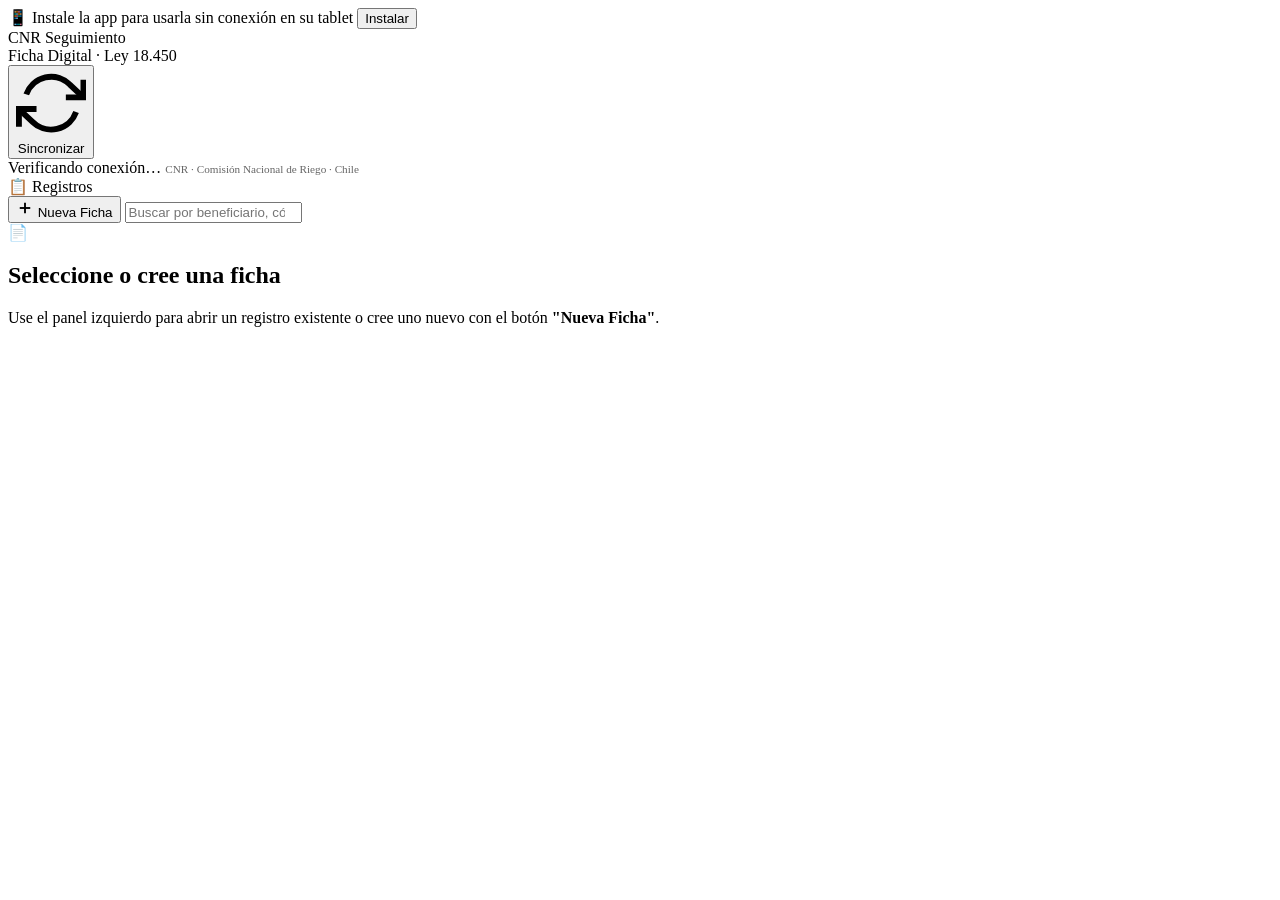
==== index.html @ 197a008a "Archivos raiz" ====
<!DOCTYPE html>
<html lang="es">
<head>
  <meta charset="UTF-8">
  <meta name="viewport" content="width=device-width, initial-scale=1.0, maximum-scale=1.0, user-scalable=no">
  <meta name="theme-color" content="#0057A8">
  <meta name="mobile-web-app-capable" content="yes">
  <meta name="apple-mobile-web-app-capable" content="yes">
  <meta name="apple-mobile-web-app-status-bar-style" content="black-translucent">
  <meta name="apple-mobile-web-app-title" content="CNR Seguimiento">
  <meta name="description" content="Ficha digital de seguimiento de proyectos de riego CNR Ley 18.450">

  <title>CNR Seguimiento — Ficha Digital</title>

  <link rel="manifest" href="manifest.json">
  <link rel="icon" type="image/png" sizes="192x192" href="icons/icon-192.png">
  <link rel="apple-touch-icon" href="icons/icon-192.png">
  <link rel="stylesheet" href="css/styles.css">
</head>
<body>

<!-- ── Banner de instalación PWA ──────────────────────── -->
<div id="install-banner" class="install-banner">
  <span>📱 Instale la app para usarla sin conexión en su tablet</span>
  <button id="install-btn">Instalar</button>
</div>

<!-- ── Header ─────────────────────────────────────────── -->
<header class="app-header">
  <div>
    <div class="logo-text">CNR Seguimiento</div>
    <div class="logo-sub">Ficha Digital · Ley 18.450</div>
  </div>
  <div class="header-spacer"></div>
  <button id="sync-btn" class="sync-btn" title="Sincronizar con Google Drive">
    <svg viewBox="0 0 24 24" fill="none" stroke="currentColor" stroke-width="2">
      <path d="M23 4v6h-6M1 20v-6h6"/>
      <path d="M3.51 9a9 9 0 0114.85-3.36L23 10M1 14l4.64 4.36A9 9 0 0020.49 15"/>
    </svg>
    Sincronizar
  </button>
</header>

<!-- ── Status bar ─────────────────────────────────────── -->
<div class="status-bar">
  <span id="status-dot" class="status-dot"></span>
  <span id="status-text">Verificando conexión…</span>
  <span style="margin-left:auto;opacity:.6;font-size:.7rem;">
    CNR · Comisión Nacional de Riego · Chile
  </span>
</div>

<!-- ── Layout principal ───────────────────────────────── -->
<div class="main-layout">

  <!-- Sidebar lista de registros -->
  <aside class="records-sidebar" id="records-sidebar">
    <div class="sidebar-header">
      <div class="sidebar-title">📋 Registros</div>
      <button class="new-record-btn" id="new-record-btn">
        <svg width="18" height="18" viewBox="0 0 24 24" fill="none" stroke="currentColor" stroke-width="2.5">
          <line x1="12" y1="5" x2="12" y2="19"/><line x1="5" y1="12" x2="19" y2="12"/>
        </svg>
        Nueva Ficha
      </button>
      <input
        type="search"
        id="search-input"
        class="search-input"
        placeholder="Buscar por beneficiario, código…"
        autocomplete="off"
      >
    </div>
    <div class="records-list" id="records-list">
      <!-- Registros generados por JS -->
    </div>
  </aside>

  <!-- Área del formulario -->
  <div class="form-area" id="form-area">

    <!-- Estado: sin registro seleccionado -->
    <div id="no-record-msg" class="no-record-selected">
      <div class="big-icon">📄</div>
      <h2>Seleccione o cree una ficha</h2>
      <p>Use el panel izquierdo para abrir un registro existente o cree uno nuevo con el botón <strong>"Nueva Ficha"</strong>.</p>
    </div>

    <!-- Wrapper del formulario (oculto hasta seleccionar registro) -->
    <div id="form-wrapper" style="display:none; flex-direction:column; gap:24px; flex:1;">

      <!-- ════════════════════════════════════════════════
           SECCIÓN 1: IDENTIFICACIÓN DEL PROYECTO
           ════════════════════════════════════════════════ -->
      <div class="form-section">
        <div class="section-header">
          <span class="section-icon">🗂️</span>
          <h2>Identificación del Proyecto</h2>
        </div>
        <div class="section-body">
          <div class="field-grid">

            <div class="field-group">
              <label class="field-label" for="f_codigo_proyecto">
                Código Proyecto<span class="required">*</span>
              </label>
              <input
                type="text"
                id="f_codigo_proyecto"
                class="field-input mono"
                placeholder="Ej: 08-2022-16-004"
                autocomplete="off"
              >
            </div>

            <div class="field-group">
              <label class="field-label" for="f_nro_concurso">N° Concurso</label>
              <input
                type="text"
                id="f_nro_concurso"
                class="field-input mono"
                placeholder="Ej: 08-2022"
                autocomplete="off"
              >
            </div>

            <div class="field-group">
              <label class="field-label" for="f_fecha_recepcion">Fecha Recepción Técnica</label>
              <input type="date" id="f_fecha_recepcion" class="field-input">
            </div>

            <div class="field-group">
              <label class="field-label" for="f_fecha_visita">
                Fecha de Visita<span class="required">*</span>
              </label>
              <input type="date" id="f_fecha_visita" class="field-input">
            </div>

            <div class="field-group">
              <label class="field-label" for="f_fecha_pago">Fecha de Pago</label>
              <input type="date" id="f_fecha_pago" class="field-input">
            </div>

            <div class="field-group">
              <label class="field-label" for="f_nro_bono">N° Bono</label>
              <input
                type="text"
                id="f_nro_bono"
                class="field-input mono"
                placeholder="Ej: 37173"
                autocomplete="off"
              >
            </div>

          </div>
        </div>
      </div>

      <!-- ════════════════════════════════════════════════
           SECCIÓN 2: DATOS DEL BENEFICIARIO Y PREDIO
           ════════════════════════════════════════════════ -->
      <div class="form-section">
        <div class="section-header">
          <span class="section-icon">👤</span>
          <h2>Beneficiario y Predio</h2>
        </div>
        <div class="section-body">
          <div class="field-grid cols-1">

            <div class="field-group">
              <label class="field-label" for="f_beneficiario">
                Beneficiario (Razón Social)<span class="required">*</span>
              </label>
              <input
                type="text"
                id="f_beneficiario"
                class="field-input"
                placeholder="Ej: Agrícola Francisco Yavar Marcenaro EIRL"
                autocomplete="off"
              >
            </div>

            <div class="field-group">
              <label class="field-label" for="f_predio">Predio</label>
              <input
                type="text"
                id="f_predio"
                class="field-input"
                placeholder="Ej: Parcela N°1 del Fundo Los Puquios de Talquipen"
                autocomplete="off"
              >
            </div>

            <div class="field-group">
              <label class="field-label" for="f_roles_avaluo">Rol(es) de Avalúo</label>
              <input
                type="text"
                id="f_roles_avaluo"
                class="field-input mono"
                placeholder="Ej: 00099-00082"
                autocomplete="off"
              >
            </div>

          </div>

          <!-- División geográfica -->
          <div class="divider" style="margin:16px 0;"></div>
          <div class="field-grid cols-3">

            <div class="field-group">
              <label class="field-label" for="f_region">Región</label>
              <select id="f_region" class="field-select">
                <option value="">— Seleccione —</option>
                <option value="Arica y Parinacota">Arica y Parinacota</option>
                <option value="Tarapacá">Tarapacá</option>
                <option value="Antofagasta">Antofagasta</option>
                <option value="Atacama">Atacama</option>
                <option value="Coquimbo">Coquimbo</option>
                <option value="Valparaíso">Valparaíso</option>
                <option value="Metropolitana">Metropolitana</option>
                <option value="O'Higgins">O'Higgins</option>
                <option value="Maule">Maule</option>
                <option value="Ñuble">Ñuble</option>
                <option value="Biobío">Biobío</option>
                <option value="La Araucanía">La Araucanía</option>
                <option value="Los Ríos">Los Ríos</option>
                <option value="Los Lagos">Los Lagos</option>
                <option value="Aysén">Aysén</option>
                <option value="Magallanes">Magallanes</option>
              </select>
            </div>

            <div class="field-group">
              <label class="field-label" for="f_provincia">Provincia</label>
              <input
                type="text"
                id="f_provincia"
                class="field-input"
                placeholder="Ej: Punilla"
                autocomplete="off"
              >
            </div>

            <div class="field-group">
              <label class="field-label" for="f_comuna">Comuna</label>
              <input
                type="text"
                id="f_comuna"
                class="field-input"
                placeholder="Ej: Coihueco"
                autocomplete="off"
              >
            </div>

          </div>
        </div>
      </div>

      <!-- ════════════════════════════════════════════════
           SECCIÓN 3: COORDENADAS UTM
           ════════════════════════════════════════════════ -->
      <div class="form-section">
        <div class="section-header">
          <span class="section-icon">📍</span>
          <h2>Coordenadas UTM</h2>
        </div>
        <div class="section-body">
          <div class="utm-grid">

            <div class="field-group">
              <label class="field-label" for="f_utm_este">Este (X)</label>
              <input
                type="number"
                id="f_utm_este"
                class="field-input mono"
                placeholder="Ej: 237065"
                step="0.01"
              >
            </div>

            <div class="field-group">
              <label class="field-label" for="f_utm_norte">Norte (Y)</label>
              <input
                type="number"
                id="f_utm_norte"
                class="field-input mono"
                placeholder="Ej: 5940887"
                step="0.01"
              >
            </div>

            <div class="field-group">
              <label class="field-label" for="f_utm_datum">Datum</label>
              <select id="f_utm_datum" class="field-select">
                <option value="WGS 84">WGS 84</option>
                <option value="PSAD56">PSAD56</option>
              </select>
            </div>

            <div class="field-group">
              <label class="field-label" for="f_utm_huso">Huso</label>
              <select id="f_utm_huso" class="field-select">
                <option value="19">19</option>
                <option value="18">18</option>
              </select>
            </div>

          </div>

          <div style="margin-top:14px; display:flex; gap:12px; align-items:center; flex-wrap:wrap;">
            <button id="gps-btn" class="utm-btn">
              <svg viewBox="0 0 24 24" fill="none" stroke="currentColor" stroke-width="2">
                <circle cx="12" cy="12" r="3"/>
                <path d="M12 2v3m0 14v3M2 12h3m14 0h3"/>
                <path d="M12 5a7 7 0 100 14A7 7 0 0012 5z"/>
              </svg>
              Obtener GPS
            </button>
            <span style="font-size:.78rem;color:var(--gray-500);">
              Captura automática desde GPS del dispositivo (WGS84 → UTM Zona 19)
            </span>
          </div>

          <div class="divider" style="margin:16px 0;"></div>
          <div class="field-grid">
            <div class="field-group">
              <label class="field-label" for="f_uso">Uso</label>
              <input
                type="text"
                id="f_uso"
                class="field-input"
                placeholder="Ej: 19"
                autocomplete="off"
              >
            </div>
          </div>
        </div>
      </div>

      <!-- ════════════════════════════════════════════════
           SECCIÓN 4: CULTIVOS
           ════════════════════════════════════════════════ -->
      <div class="form-section">
        <div class="section-header">
          <span class="section-icon">🌱</span>
          <h2>Cultivos</h2>
        </div>
        <div class="section-body">
          <div class="field-grid">
            <div class="field-group">
              <label class="field-label" for="f_cultivo_inicial">Cultivo Inicial</label>
              <input
                type="text"
                id="f_cultivo_inicial"
                class="field-input"
                placeholder="Ej: Frambuesa"
                autocomplete="off"
              >
            </div>
            <div class="field-group">
              <label class="field-label" for="f_cultivo_actual">Cultivo Actual</label>
              <input
                type="text"
                id="f_cultivo_actual"
                class="field-input"
                placeholder="Ej: Frambuesa"
                autocomplete="off"
              >
            </div>
          </div>
        </div>
      </div>

      <!-- ════════════════════════════════════════════════
           SECCIÓN 5: ANTECEDENTES
           ════════════════════════════════════════════════ -->
      <div class="form-section">
        <div class="section-header">
          <span class="section-icon">📝</span>
          <h2>Antecedentes</h2>
        </div>
        <div class="section-body">
          <div class="dynamic-list" id="antecedentes-list">
            <!-- Ítems generados por JS -->
          </div>
          <div style="margin-top:12px;">
            <button id="add-antecedente" class="add-item-btn">
              + Agregar antecedente
            </button>
          </div>
        </div>
      </div>

      <!-- ════════════════════════════════════════════════
           SECCIÓN 6: OBSERVACIONES TÉCNICAS
           ════════════════════════════════════════════════ -->
      <div class="form-section">
        <div class="section-header">
          <span class="section-icon">🔧</span>
          <h2>Observaciones Técnicas</h2>
        </div>
        <div class="section-body">
          <div class="field-group">
            <label class="field-label" for="f_observaciones_tecnicas">
              Descripción de la inspección técnica
            </label>
            <textarea
              id="f_observaciones_tecnicas"
              class="field-textarea"
              rows="5"
              placeholder="Describa el resultado de la inspección de inventario y equipos de riego…"
            ></textarea>
          </div>
        </div>
      </div>

      <!-- ════════════════════════════════════════════════
           SECCIÓN 7: TIEMPO DE FUNCIONAMIENTO + OBSERVACIONES GENERALES
           ════════════════════════════════════════════════ -->
      <div class="form-section">
        <div class="section-header">
          <span class="section-icon">⏱️</span>
          <h2>Estado General</h2>
        </div>
        <div class="section-body">

          <div class="field-group" style="margin-bottom:24px;">
            <label class="field-label">Tiempo de Funcionamiento de Obra</label>
            <div class="tiempo-row">
              <input
                type="number"
                id="f_tiempo_funcionamiento"
                class="field-input tiempo-input"
                min="0"
                max="99"
                step="1"
                placeholder="0"
              >
              <span class="tiempo-unit">años</span>
            </div>
          </div>

          <div class="field-group">
            <label class="field-label">Observaciones Generales</label>
            <div class="dynamic-list" id="obs-generales-list">
              <!-- Ítems generados por JS -->
            </div>
            <div style="margin-top:12px;">
              <button id="add-obs-general" class="add-item-btn">
                + Agregar observación
              </button>
            </div>
          </div>

        </div>
      </div>

      <!-- ════════════════════════════════════════════════
           SECCIÓN 8: CUMPLE CON EL OBJETIVO
           ════════════════════════════════════════════════ -->
      <div class="form-section">
        <div class="section-header">
          <span class="section-icon">✅</span>
          <h2>Cumple con el Objetivo</h2>
        </div>
        <div class="section-body">
          <div class="cumple-group">
            <label class="cumple-option si-opt">
              <input type="radio" name="cumple_objetivo" value="SI">
              <div class="opt-icon">✅</div>
              <div class="opt-label">SÍ</div>
            </label>
            <label class="cumple-option no-opt">
              <input type="radio" name="cumple_objetivo" value="NO">
              <div class="opt-icon">❌</div>
              <div class="opt-label">NO</div>
            </label>
          </div>
        </div>
      </div>

      <!-- ════════════════════════════════════════════════
           SECCIÓN 9: FOTOS
           ════════════════════════════════════════════════ -->
      <div class="form-section">
        <div class="section-header">
          <span class="section-icon">📷</span>
          <h2>Registro Fotográfico</h2>
        </div>
        <div class="section-body photos-section">

          <div class="photo-actions">
            <button id="camera-btn" class="photo-btn camera">
              <svg viewBox="0 0 24 24" fill="none" stroke="currentColor" stroke-width="2">
                <path d="M23 19a2 2 0 01-2 2H3a2 2 0 01-2-2V8a2 2 0 012-2h4l2-3h6l2 3h4a2 2 0 012 2z"/>
                <circle cx="12" cy="13" r="4"/>
              </svg>
              Tomar Foto
            </button>
            <button id="gallery-btn" class="photo-btn gallery">
              <svg viewBox="0 0 24 24" fill="none" stroke="currentColor" stroke-width="2">
                <rect x="3" y="3" width="18" height="18" rx="2" ry="2"/>
                <circle cx="8.5" cy="8.5" r="1.5"/>
                <polyline points="21 15 16 10 5 21"/>
              </svg>
              Agregar desde Galería
            </button>
          </div>

          <div class="photo-limit" id="photo-counter">0 / 5 fotos</div>

          <div class="photos-grid" id="photos-grid">
            <!-- Thumbnails generados por JS -->
          </div>

          <div style="font-size:.78rem;color:var(--gray-500);margin-top:8px;line-height:1.6;">
            💡 Las fotos se comprimen automáticamente (~300 KB c/u) y se sincronizan a Google Drive
            en carpetas organizadas por código de proyecto.
          </div>
        </div>
      </div>

      <!-- Espaciado inferior -->
      <div style="height:20px;"></div>

    </div><!-- /form-wrapper -->
  </div><!-- /form-area -->
</div><!-- /main-layout -->

<!-- ── Barra de acciones (guardar / exportar) ─────────── -->
<div class="action-bar" id="action-bar" style="display:none;">
  <span class="record-id-display" id="record-id-display"></span>

  <button id="export-json-btn" class="action-btn secondary" title="Exportar como JSON">
    <svg viewBox="0 0 24 24" fill="none" stroke="currentColor" stroke-width="2">
      <path d="M14 2H6a2 2 0 00-2 2v16a2 2 0 002 2h12a2 2 0 002-2V8z"/>
      <polyline points="14 2 14 8 20 8"/>
    </svg>
    JSON
  </button>

  <button id="export-csv-btn" class="action-btn secondary" title="Exportar como CSV (para Access)">
    <svg viewBox="0 0 24 24" fill="none" stroke="currentColor" stroke-width="2">
      <path d="M14 2H6a2 2 0 00-2 2v16a2 2 0 002 2h12a2 2 0 002-2V8z"/>
      <polyline points="14 2 14 8 20 8"/>
      <line x1="8" y1="13" x2="16" y2="13"/>
      <line x1="8" y1="17" x2="16" y2="17"/>
    </svg>
    CSV / Access
  </button>

  <button id="save-btn" class="action-btn primary">
    <svg viewBox="0 0 24 24" fill="none" stroke="currentColor" stroke-width="2">
      <path d="M19 21H5a2 2 0 01-2-2V5a2 2 0 012-2h11l5 5v11a2 2 0 01-2 2z"/>
      <polyline points="17 21 17 13 7 13 7 21"/>
      <polyline points="7 3 7 8 15 8"/>
    </svg>
    Guardar Ficha
  </button>
</div>

<!-- ── Toast container ────────────────────────────────── -->
<div id="toast-container" class="toast-container"></div>

<!-- ── Scripts ────────────────────────────────────────── -->
<script src="js/camera.js"></script>
<script src="js/app.js"></script>

<script>
  // Mostrar action bar cuando haya registro activo
  const _origLoad = loadRecordToForm;
  document.addEventListener('DOMContentLoaded', () => {
    const actionBar = document.getElementById('action-bar');

    // Parchamos loadRecordToForm para mostrar la barra
    const origFn = window.loadRecordToForm;
    if (origFn) {
      // La función ya está definida en app.js, vinculamos el observer vía MutationObserver
    }

    // Observar cuándo aparece el form-wrapper
    const observer = new MutationObserver(() => {
      const wrapper = document.getElementById('form-wrapper');
      if (wrapper && wrapper.style.display !== 'none') {
        actionBar.style.display = 'flex';
      } else {
        actionBar.style.display = 'none';
      }
    });

    const wrapper = document.getElementById('form-wrapper');
    if (wrapper) {
      observer.observe(wrapper, { attributes: true, attributeFilter: ['style'] });
    }

    // Registrar Service Worker
    if ('serviceWorker' in navigator) {
      navigator.serviceWorker.register('/service-worker.js')
        .then(reg => console.log('[SW] Registrado:', reg.scope))
        .catch(err => console.warn('[SW] Error:', err));
    }
  });
</script>

</body>
</html>
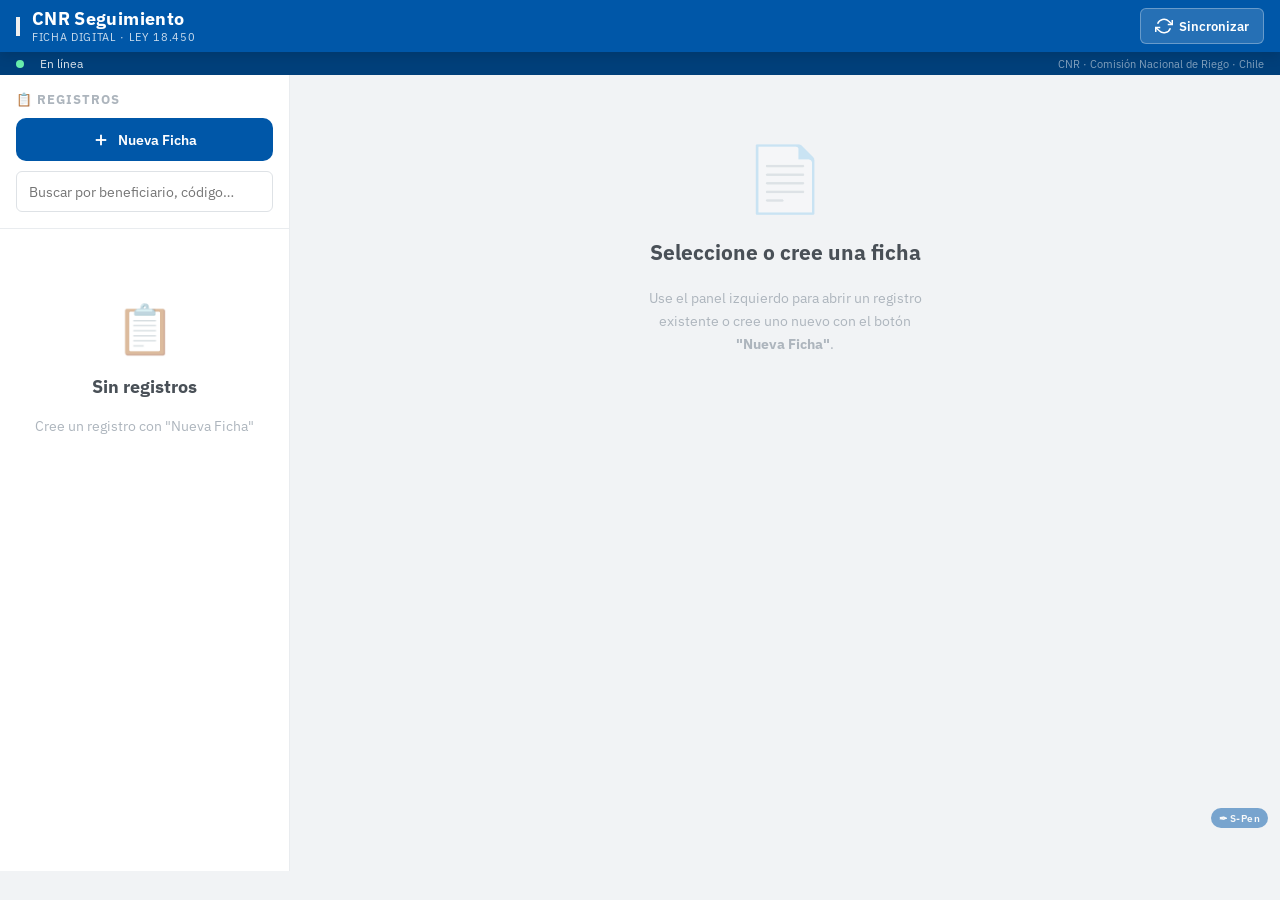
==== commit feb34902: "Update index.html" ====
--- a/index.html
+++ b/index.html
@@ -27,6 +27,14 @@
 
 <!-- ── Header ─────────────────────────────────────────── -->
 <header class="app-header">
+  <!-- Botón hamburguesa visible solo en tablet/móvil -->
+  <button id="hamburger-btn" class="hamburger-btn" title="Ver registros" aria-label="Abrir lista de registros">
+    <svg viewBox="0 0 24 24" fill="none" stroke="currentColor" stroke-width="2.5">
+      <line x1="3" y1="6"  x2="21" y2="6"/>
+      <line x1="3" y1="12" x2="21" y2="12"/>
+      <line x1="3" y1="18" x2="21" y2="18"/>
+    </svg>
+  </button>
   <div>
     <div class="logo-text">CNR Seguimiento</div>
     <div class="logo-sub">Ficha Digital · Ley 18.450</div>
@@ -49,6 +57,9 @@
     CNR · Comisión Nacional de Riego · Chile
   </span>
 </div>
+
+<!-- ── Overlay oscuro para sidebar móvil ─────────────── -->
+<div id="sidebar-overlay" class="sidebar-overlay"></div>
 
 <!-- ── Layout principal ───────────────────────────────── -->
 <div class="main-layout">
@@ -126,19 +137,71 @@
 
             <div class="field-group">
               <label class="field-label" for="f_fecha_recepcion">Fecha Recepción Técnica</label>
-              <input type="date" id="f_fecha_recepcion" class="field-input">
-            </div>
-
-            <div class="field-group">
-              <label class="field-label" for="f_fecha_visita">
-                Fecha de Visita<span class="required">*</span>
-              </label>
-              <input type="date" id="f_fecha_visita" class="field-input">
+              <div class="date-input-wrap">
+                <input
+                  type="text"
+                  id="f_fecha_recepcion"
+                  class="field-input mono date-input"
+                  placeholder="DD/MM/AAAA"
+                  maxlength="10"
+                  inputmode="numeric"
+                  autocomplete="off"
+                  data-field="fecha_recepcion"
+                >
+                <button type="button" class="date-cal-btn" data-target="f_fecha_recepcion" title="Abrir calendario">
+                  <svg viewBox="0 0 24 24" fill="none" stroke="currentColor" stroke-width="2">
+                    <rect x="3" y="4" width="18" height="18" rx="2"/><line x1="16" y1="2" x2="16" y2="6"/>
+                    <line x1="8" y1="2" x2="8" y2="6"/><line x1="3" y1="10" x2="21" y2="10"/>
+                  </svg>
+                </button>
+                <input type="date" id="f_fecha_recepcion_cal" class="date-hidden-cal" tabindex="-1">
+              </div>
+            </div>
+
+            <div class="field-group">
+              <label class="field-label" for="f_fecha_visita">Fecha de Visita<span class="required">*</span></label>
+              <div class="date-input-wrap">
+                <input
+                  type="text"
+                  id="f_fecha_visita"
+                  class="field-input mono date-input"
+                  placeholder="DD/MM/AAAA"
+                  maxlength="10"
+                  inputmode="numeric"
+                  autocomplete="off"
+                  data-field="fecha_visita"
+                >
+                <button type="button" class="date-cal-btn" data-target="f_fecha_visita" title="Abrir calendario">
+                  <svg viewBox="0 0 24 24" fill="none" stroke="currentColor" stroke-width="2">
+                    <rect x="3" y="4" width="18" height="18" rx="2"/><line x1="16" y1="2" x2="16" y2="6"/>
+                    <line x1="8" y1="2" x2="8" y2="6"/><line x1="3" y1="10" x2="21" y2="10"/>
+                  </svg>
+                </button>
+                <input type="date" id="f_fecha_visita_cal" class="date-hidden-cal" tabindex="-1">
+              </div>
             </div>
 
             <div class="field-group">
               <label class="field-label" for="f_fecha_pago">Fecha de Pago</label>
-              <input type="date" id="f_fecha_pago" class="field-input">
+              <div class="date-input-wrap">
+                <input
+                  type="text"
+                  id="f_fecha_pago"
+                  class="field-input mono date-input"
+                  placeholder="DD/MM/AAAA"
+                  maxlength="10"
+                  inputmode="numeric"
+                  autocomplete="off"
+                  data-field="fecha_pago"
+                >
+                <button type="button" class="date-cal-btn" data-target="f_fecha_pago" title="Abrir calendario">
+                  <svg viewBox="0 0 24 24" fill="none" stroke="currentColor" stroke-width="2">
+                    <rect x="3" y="4" width="18" height="18" rx="2"/><line x1="16" y1="2" x2="16" y2="6"/>
+                    <line x1="8" y1="2" x2="8" y2="6"/><line x1="3" y1="10" x2="21" y2="10"/>
+                  </svg>
+                </button>
+                <input type="date" id="f_fecha_pago_cal" class="date-hidden-cal" tabindex="-1">
+              </div>
             </div>
 
             <div class="field-group">
@@ -210,47 +273,31 @@
 
             <div class="field-group">
               <label class="field-label" for="f_region">Región</label>
-              <select id="f_region" class="field-select">
-                <option value="">— Seleccione —</option>
-                <option value="Arica y Parinacota">Arica y Parinacota</option>
-                <option value="Tarapacá">Tarapacá</option>
-                <option value="Antofagasta">Antofagasta</option>
-                <option value="Atacama">Atacama</option>
-                <option value="Coquimbo">Coquimbo</option>
-                <option value="Valparaíso">Valparaíso</option>
-                <option value="Metropolitana">Metropolitana</option>
-                <option value="O'Higgins">O'Higgins</option>
-                <option value="Maule">Maule</option>
-                <option value="Ñuble">Ñuble</option>
-                <option value="Biobío">Biobío</option>
-                <option value="La Araucanía">La Araucanía</option>
-                <option value="Los Ríos">Los Ríos</option>
-                <option value="Los Lagos">Los Lagos</option>
-                <option value="Aysén">Aysén</option>
-                <option value="Magallanes">Magallanes</option>
+              <input
+                type="text"
+                id="f_region"
+                class="field-input"
+                value="Ñuble"
+                readonly
+                style="background:var(--gray-100);color:var(--gray-600);cursor:default;"
+              >
+            </div>
+
+            <div class="field-group">
+              <label class="field-label" for="f_provincia">Provincia</label>
+              <select id="f_provincia" class="field-select" onchange="updateComunas(this.value)">
+                <option value="">— Seleccione provincia —</option>
+                <option value="Diguillín">Diguillín</option>
+                <option value="Punilla">Punilla</option>
+                <option value="Itata">Itata</option>
               </select>
             </div>
 
             <div class="field-group">
-              <label class="field-label" for="f_provincia">Provincia</label>
-              <input
-                type="text"
-                id="f_provincia"
-                class="field-input"
-                placeholder="Ej: Punilla"
-                autocomplete="off"
-              >
-            </div>
-
-            <div class="field-group">
               <label class="field-label" for="f_comuna">Comuna</label>
-              <input
-                type="text"
-                id="f_comuna"
-                class="field-input"
-                placeholder="Ej: Coihueco"
-                autocomplete="off"
-              >
+              <select id="f_comuna" class="field-select">
+                <option value="">— Seleccione provincia primero —</option>
+              </select>
             </div>
 
           </div>
@@ -308,7 +355,7 @@
 
           </div>
 
-          <div style="margin-top:14px; display:flex; gap:12px; align-items:center; flex-wrap:wrap;">
+          <div style="margin-top:14px; display:flex; gap:10px; align-items:flex-start; flex-wrap:wrap;">
             <button id="gps-btn" class="utm-btn">
               <svg viewBox="0 0 24 24" fill="none" stroke="currentColor" stroke-width="2">
                 <circle cx="12" cy="12" r="3"/>
@@ -317,24 +364,19 @@
               </svg>
               Obtener GPS
             </button>
-            <span style="font-size:.78rem;color:var(--gray-500);">
-              Captura automática desde GPS del dispositivo (WGS84 → UTM Zona 19)
+            <button id="maps-btn" class="utm-btn" style="background:var(--cnr-green-bg);border-color:var(--cnr-green);color:var(--cnr-green);">
+              <svg viewBox="0 0 24 24" fill="none" stroke="currentColor" stroke-width="2">
+                <path d="M21 10c0 7-9 13-9 13s-9-6-9-13a9 9 0 0118 0z"/>
+                <circle cx="12" cy="10" r="3"/>
+              </svg>
+              Pegar desde Maps
+            </button>
+            <span style="font-size:.75rem;color:var(--gray-500);align-self:center;max-width:260px;">
+              GPS: captura automática · Maps: pegue coordenadas decimales del pin
             </span>
           </div>
 
-          <div class="divider" style="margin:16px 0;"></div>
-          <div class="field-grid">
-            <div class="field-group">
-              <label class="field-label" for="f_uso">Uso</label>
-              <input
-                type="text"
-                id="f_uso"
-                class="field-input"
-                placeholder="Ej: 19"
-                autocomplete="off"
-              >
-            </div>
-          </div>
+          <!-- Campo USO eliminado: era duplicado de HUSO -->
         </div>
       </div>
 
@@ -540,14 +582,25 @@
     JSON
   </button>
 
-  <button id="export-csv-btn" class="action-btn secondary" title="Exportar como CSV (para Access)">
+  <button id="export-csv-btn" class="action-btn secondary" title="Exportar registro actual como CSV">
     <svg viewBox="0 0 24 24" fill="none" stroke="currentColor" stroke-width="2">
       <path d="M14 2H6a2 2 0 00-2 2v16a2 2 0 002 2h12a2 2 0 002-2V8z"/>
       <polyline points="14 2 14 8 20 8"/>
       <line x1="8" y1="13" x2="16" y2="13"/>
       <line x1="8" y1="17" x2="16" y2="17"/>
     </svg>
-    CSV / Access
+    CSV Este
+  </button>
+
+  <button id="export-all-csv-btn" class="action-btn secondary" title="Exportar TODOS los registros en un CSV consolidado">
+    <svg viewBox="0 0 24 24" fill="none" stroke="currentColor" stroke-width="2">
+      <path d="M14 2H6a2 2 0 00-2 2v16a2 2 0 002 2h12a2 2 0 002-2V8z"/>
+      <polyline points="14 2 14 8 20 8"/>
+      <line x1="8" y1="11" x2="16" y2="11"/>
+      <line x1="8" y1="15" x2="16" y2="15"/>
+      <line x1="8" y1="19" x2="16" y2="19"/>
+    </svg>
+    CSV Todos
   </button>
 
   <button id="save-btn" class="action-btn primary">
@@ -594,7 +647,154 @@
       observer.observe(wrapper, { attributes: true, attributeFilter: ['style'] });
     }
 
-    // Registrar Service Worker
+    // Hamburguesa: abrir/cerrar sidebar en móvil
+    const hamburgerBtn  = document.getElementById('hamburger-btn');
+    const sidebarEl     = document.getElementById('records-sidebar');
+    const overlayEl     = document.getElementById('sidebar-overlay');
+
+    function openSidebar() {
+      sidebarEl.classList.add('mobile-visible');
+      overlayEl.classList.add('visible');
+      document.body.style.overflow = 'hidden';
+    }
+    function closeSidebar() {
+      sidebarEl.classList.remove('mobile-visible');
+      overlayEl.classList.remove('visible');
+      document.body.style.overflow = '';
+    }
+
+    hamburgerBtn?.addEventListener('click', () => {
+      sidebarEl.classList.contains('mobile-visible') ? closeSidebar() : openSidebar();
+    });
+    overlayEl?.addEventListener('click', closeSidebar);
+
+    // Cerrar sidebar al seleccionar un registro en móvil
+    document.getElementById('records-list')?.addEventListener('click', () => {
+      if (window.innerWidth <= 900) closeSidebar();
+    });
+
+    // Cerrar sidebar al crear nueva ficha en móvil
+    document.getElementById('new-record-btn')?.addEventListener('click', () => {
+      if (window.innerWidth <= 900) setTimeout(closeSidebar, 150);
+    }, true);
+
+  // ── Comunas de Ñuble por provincia ──────────────────────
+  const COMUNAS_NUBLE = {
+    'Diguillín': ['Chillán','Bulnes','Chillán Viejo','El Carmen','Pemuco','Pinto','Quillón','San Ignacio','Yungay'],
+    'Punilla':   ['San Carlos','Coihueco','Ñiquén','San Fabián','San Nicolás'],
+    'Itata':     ['Quirihue','Cobquecura','Coelemu','Ninhue','Portezuelo','Ránquil','Trehuaco'],
+  };
+
+  window.updateComunas = function(provincia) {
+    const sel = document.getElementById('f_comuna');
+    sel.innerHTML = '<option value="">— Seleccione comuna —</option>';
+    const lista = COMUNAS_NUBLE[provincia] || [];
+    lista.forEach(c => {
+      const opt = document.createElement('option');
+      opt.value = c; opt.textContent = c;
+      sel.appendChild(opt);
+    });
+  };
+
+  // ── Campos de fecha con formato DD/MM/AAAA ────────────────
+  function initDateInputs() {
+    document.querySelectorAll('.date-input').forEach(input => {
+      // Formato automático al escribir
+      input.addEventListener('input', (e) => {
+        let v = e.target.value.replace(/\D/g, '');
+        if (v.length > 2)  v = v.slice(0,2) + '/' + v.slice(2);
+        if (v.length > 5)  v = v.slice(0,5) + '/' + v.slice(5);
+        if (v.length > 10) v = v.slice(0,10);
+        e.target.value = v;
+      });
+    });
+
+    // Botones de calendario
+    document.querySelectorAll('.date-cal-btn').forEach(btn => {
+      btn.addEventListener('click', () => {
+        const targetId = btn.dataset.target;
+        const calId    = targetId + '_cal';
+        const calInput = document.getElementById(calId);
+        if (calInput) {
+          calInput.showPicker ? calInput.showPicker() : calInput.click();
+        }
+      });
+    });
+
+    // Cuando el calendario oculto cambia, llenar el campo de texto
+    document.querySelectorAll('.date-hidden-cal').forEach(cal => {
+      cal.addEventListener('change', () => {
+        const visibleId = cal.id.replace('_cal', '');
+        const visible   = document.getElementById(visibleId);
+        if (visible && cal.value) {
+          const [y,m,d] = cal.value.split('-');
+          visible.value = `${d}/${m}/${y}`;
+        }
+      });
+    });
+  }
+  initDateInputs();
+
+  // ── Wake Lock: evitar que la pantalla se apague ───────────
+  let wakeLock = null;
+  async function requestWakeLock() {
+    if ('wakeLock' in navigator) {
+      try {
+        wakeLock = await navigator.wakeLock.request('screen');
+        console.log('[WakeLock] Pantalla activa');
+        wakeLock.addEventListener('release', () => {
+          console.log('[WakeLock] Liberado');
+        });
+      } catch (err) {
+        console.warn('[WakeLock] No disponible:', err.message);
+      }
+    }
+  }
+  requestWakeLock();
+
+  // Reactivar wake lock cuando la página vuelve a ser visible
+  document.addEventListener('visibilitychange', () => {
+    if (document.visibilityState === 'visible') requestWakeLock();
+  });
+
+  // ── Pegar coordenadas desde Google Maps ──────────────────
+  document.getElementById('maps-btn')?.addEventListener('click', async () => {
+    let texto = '';
+    try {
+      texto = await navigator.clipboard.readText();
+    } catch {
+      texto = prompt('Pegue las coordenadas de Google Maps (ej: -36.641, -71.943):') || '';
+    }
+    if (!texto) return;
+
+    // Formatos soportados: "-36.641, -71.943" o "-36.641431,-71.943107" o "lat, lon"
+    const match = texto.match(/(-?\d+\.\d+)[,\s]+(-?\d+\.\d+)/);
+    if (!match) {
+      window.dispatchEvent(new CustomEvent('cnr:toast',{detail:{msg:'Formato no reconocido. Copie el pin directamente desde Google Maps.',type:'error'}}));
+      return;
+    }
+    const lat = parseFloat(match[1]);
+    const lon = parseFloat(match[2]);
+
+    // Determinar cuál es lat y cuál lon (Chile: lat entre -17 y -56, lon entre -65 y -76)
+    let latFinal = lat, lonFinal = lon;
+    if (Math.abs(lon) < Math.abs(lat) && lon > -80 && lon < 0) {
+      // Ya están en orden correcto
+    } else if (lat > -80 && lat < 0 && lon < -60) {
+      latFinal = lat; lonFinal = lon;
+    }
+
+    const {easting, northing} = latLonToUTM(latFinal, lonFinal);
+    document.getElementById('f_utm_este').value  = easting.toFixed(0);
+    document.getElementById('f_utm_norte').value = northing.toFixed(0);
+    if (State && State.currentRecord) {
+      State.currentRecord.utm_este  = easting.toFixed(0);
+      State.currentRecord.utm_norte = northing.toFixed(0);
+    }
+    window.dispatchEvent(new CustomEvent('cnr:toast',{detail:{msg:'Coordenadas importadas desde Maps ✓',type:'success'}}));
+  });
+
+  // Registrar Service Worker
     if ('serviceWorker' in navigator) {
       navigator.serviceWorker.register('/service-worker.js')
         .then(reg => console.log('[SW] Registrado:', reg.scope))
--- a/css/styles.css
+++ b/css/styles.css
@@ -0,0 +1,1039 @@
+/* ============================================================
+   CNR SEGUIMIENTO — Ficha Digital de Seguimiento Ley 18.450
+   Diseño: Tablet Android, touch-friendly, uso en terreno
+   ============================================================ */
+
+@import url('https://fonts.googleapis.com/css2?family=IBM+Plex+Sans:wght@300;400;500;600;700&family=IBM+Plex+Mono:wght@400;500&display=swap');
+
+/* ── Variables ─────────────────────────────────────────── */
+:root {
+  --cnr-blue:       #0057A8;
+  --cnr-blue-dark:  #003F7A;
+  --cnr-blue-light: #E8F1FB;
+  --cnr-green:      #2E7D32;
+  --cnr-green-bg:   #E8F5E9;
+  --cnr-red:        #C62828;
+  --cnr-red-bg:     #FFEBEE;
+  --cnr-amber:      #E65100;
+  --cnr-amber-bg:   #FFF3E0;
+  --gray-50:        #F8F9FA;
+  --gray-100:       #F1F3F5;
+  --gray-200:       #E9ECEF;
+  --gray-300:       #DEE2E6;
+  --gray-400:       #CED4DA;
+  --gray-500:       #ADB5BD;
+  --gray-600:       #6C757D;
+  --gray-700:       #495057;
+  --gray-800:       #343A40;
+  --gray-900:       #212529;
+  --white:          #FFFFFF;
+  --shadow-sm:      0 1px 3px rgba(0,0,0,.08);
+  --shadow-md:      0 4px 12px rgba(0,0,0,.12);
+  --shadow-lg:      0 8px 24px rgba(0,0,0,.16);
+  --radius-sm:      6px;
+  --radius-md:      10px;
+  --radius-lg:      16px;
+  --font-main:      'IBM Plex Sans', sans-serif;
+  --font-mono:      'IBM Plex Mono', monospace;
+  --touch-min:      48px;
+}
+
+/* ── Reset ─────────────────────────────────────────────── */
+*, *::before, *::after { box-sizing: border-box; margin: 0; padding: 0; }
+html { font-size: 16px; -webkit-text-size-adjust: 100%; }
+body {
+  font-family: var(--font-main);
+  background: var(--gray-100);
+  color: var(--gray-900);
+  min-height: 100dvh;
+  overscroll-behavior: none;
+}
+
+/* ── Scrollbar ─────────────────────────────────────────── */
+::-webkit-scrollbar { width: 6px; }
+::-webkit-scrollbar-track { background: var(--gray-100); }
+::-webkit-scrollbar-thumb { background: var(--gray-400); border-radius: 3px; }
+
+/* ══════════════════════════════════════════════════════════
+   HEADER / NAVBAR
+   ══════════════════════════════════════════════════════════ */
+.app-header {
+  position: sticky;
+  top: 0;
+  z-index: 100;
+  background: var(--cnr-blue);
+  color: var(--white);
+  display: flex;
+  align-items: center;
+  gap: 12px;
+  padding: 0 16px;
+  height: 60px;
+  box-shadow: var(--shadow-md);
+}
+.app-header .logo-text {
+  font-size: 1.1rem;
+  font-weight: 700;
+  letter-spacing: .02em;
+  line-height: 1.2;
+}
+.app-header .logo-sub {
+  font-size: .7rem;
+  font-weight: 400;
+  opacity: .8;
+  letter-spacing: .06em;
+  text-transform: uppercase;
+}
+.header-spacer { flex: 1; }
+.sync-btn {
+  display: flex;
+  align-items: center;
+  gap: 6px;
+  background: rgba(255,255,255,.15);
+  border: 1px solid rgba(255,255,255,.3);
+  color: var(--white);
+  padding: 8px 14px;
+  border-radius: var(--radius-sm);
+  font-family: var(--font-main);
+  font-size: .8rem;
+  font-weight: 600;
+  cursor: pointer;
+  min-height: var(--touch-min);
+  transition: background .2s;
+}
+.sync-btn:hover { background: rgba(255,255,255,.25); }
+.sync-btn svg { width: 18px; height: 18px; flex-shrink: 0; }
+.sync-btn.syncing svg { animation: spin 1s linear infinite; }
+@keyframes spin { to { transform: rotate(360deg); } }
+
+/* Status bar */
+.status-bar {
+  background: var(--cnr-blue-dark);
+  color: rgba(255,255,255,.85);
+  font-size: .72rem;
+  padding: 4px 16px;
+  display: flex;
+  gap: 16px;
+  align-items: center;
+}
+.status-dot {
+  width: 8px; height: 8px;
+  border-radius: 50%;
+  display: inline-block;
+  background: var(--gray-500);
+}
+.status-dot.online  { background: #69F0AE; }
+.status-dot.offline { background: #FF5252; }
+.status-dot.syncing { background: #FFD740; animation: pulse .8s ease-in-out infinite alternate; }
+@keyframes pulse { from { opacity: .5; } to { opacity: 1; } }
+
+/* ══════════════════════════════════════════════════════════
+   TABS / NAVEGACIÓN DE SECCIÓN
+   ══════════════════════════════════════════════════════════ */
+.tabs-nav {
+  display: flex;
+  background: var(--white);
+  border-bottom: 2px solid var(--gray-200);
+  overflow-x: auto;
+  -webkit-overflow-scrolling: touch;
+  scrollbar-width: none;
+}
+.tabs-nav::-webkit-scrollbar { display: none; }
+.tab-btn {
+  flex-shrink: 0;
+  padding: 14px 20px;
+  border: none;
+  background: none;
+  font-family: var(--font-main);
+  font-size: .85rem;
+  font-weight: 500;
+  color: var(--gray-600);
+  cursor: pointer;
+  border-bottom: 3px solid transparent;
+  margin-bottom: -2px;
+  transition: color .2s, border-color .2s;
+  display: flex;
+  align-items: center;
+  gap: 6px;
+  min-height: var(--touch-min);
+  white-space: nowrap;
+}
+.tab-btn.active {
+  color: var(--cnr-blue);
+  border-bottom-color: var(--cnr-blue);
+  font-weight: 600;
+}
+.tab-btn .tab-icon { font-size: 1rem; }
+
+/* ══════════════════════════════════════════════════════════
+   LAYOUT PRINCIPAL
+   ══════════════════════════════════════════════════════════ */
+.main-layout {
+  display: flex;
+  gap: 0;
+  max-width: 1200px;
+  margin: 0 auto;
+  min-height: calc(100dvh - 104px);
+}
+
+/* Sidebar lista de registros */
+.records-sidebar {
+  width: 300px;
+  flex-shrink: 0;
+  background: var(--white);
+  border-right: 1px solid var(--gray-200);
+  display: flex;
+  flex-direction: column;
+  height: calc(100dvh - 104px);
+  position: sticky;
+  top: 104px;
+}
+.sidebar-header {
+  padding: 16px;
+  border-bottom: 1px solid var(--gray-200);
+  display: flex;
+  flex-direction: column;
+  gap: 10px;
+}
+.sidebar-title {
+  font-size: .8rem;
+  font-weight: 700;
+  text-transform: uppercase;
+  letter-spacing: .08em;
+  color: var(--gray-500);
+}
+.new-record-btn {
+  display: flex;
+  align-items: center;
+  justify-content: center;
+  gap: 8px;
+  background: var(--cnr-blue);
+  color: var(--white);
+  border: none;
+  border-radius: var(--radius-md);
+  padding: 12px;
+  font-family: var(--font-main);
+  font-size: .9rem;
+  font-weight: 600;
+  cursor: pointer;
+  min-height: var(--touch-min);
+  width: 100%;
+  transition: background .2s;
+}
+.new-record-btn:hover { background: var(--cnr-blue-dark); }
+.search-input {
+  width: 100%;
+  padding: 10px 12px;
+  border: 1px solid var(--gray-300);
+  border-radius: var(--radius-sm);
+  font-family: var(--font-main);
+  font-size: .9rem;
+  min-height: var(--touch-min);
+  outline: none;
+  transition: border-color .2s;
+}
+.search-input:focus { border-color: var(--cnr-blue); }
+
+.records-list {
+  flex: 1;
+  overflow-y: auto;
+  padding: 8px;
+}
+.record-card {
+  padding: 12px;
+  border-radius: var(--radius-md);
+  border: 1px solid var(--gray-200);
+  margin-bottom: 8px;
+  cursor: pointer;
+  transition: all .2s;
+  background: var(--white);
+}
+.record-card:hover { border-color: var(--cnr-blue); background: var(--cnr-blue-light); }
+.record-card.active { border-color: var(--cnr-blue); background: var(--cnr-blue-light); box-shadow: var(--shadow-sm); }
+.record-card-code {
+  font-family: var(--font-mono);
+  font-size: .75rem;
+  color: var(--cnr-blue);
+  font-weight: 500;
+}
+.record-card-name {
+  font-size: .85rem;
+  font-weight: 600;
+  color: var(--gray-800);
+  margin: 2px 0;
+  white-space: nowrap;
+  overflow: hidden;
+  text-overflow: ellipsis;
+}
+.record-card-meta {
+  font-size: .75rem;
+  color: var(--gray-500);
+  display: flex;
+  gap: 8px;
+  align-items: center;
+}
+.badge {
+  display: inline-flex;
+  align-items: center;
+  padding: 2px 7px;
+  border-radius: 20px;
+  font-size: .68rem;
+  font-weight: 600;
+  text-transform: uppercase;
+  letter-spacing: .04em;
+}
+.badge-pending  { background: var(--cnr-amber-bg); color: var(--cnr-amber); }
+.badge-synced   { background: var(--cnr-green-bg);  color: var(--cnr-green); }
+.badge-si       { background: var(--cnr-green-bg);  color: var(--cnr-green); }
+.badge-no       { background: var(--cnr-red-bg);    color: var(--cnr-red); }
+
+/* ══════════════════════════════════════════════════════════
+   FORMULARIO PRINCIPAL
+   ══════════════════════════════════════════════════════════ */
+.form-area {
+  flex: 1;
+  overflow-y: auto;
+  padding: 24px;
+}
+
+.form-panel {
+  display: none;
+  flex-direction: column;
+  gap: 24px;
+}
+.form-panel.active { display: flex; }
+
+/* Sección de formulario */
+.form-section {
+  background: var(--white);
+  border-radius: var(--radius-lg);
+  box-shadow: var(--shadow-sm);
+  overflow: hidden;
+}
+.section-header {
+  background: var(--cnr-blue);
+  color: var(--white);
+  padding: 12px 20px;
+  display: flex;
+  align-items: center;
+  gap: 10px;
+}
+.section-header h2 {
+  font-size: .9rem;
+  font-weight: 700;
+  letter-spacing: .04em;
+  text-transform: uppercase;
+}
+.section-icon { font-size: 1.1rem; }
+.section-body { padding: 20px; }
+
+/* Grid de campos */
+.field-grid {
+  display: grid;
+  grid-template-columns: repeat(2, 1fr);
+  gap: 16px;
+}
+.field-grid.cols-3 { grid-template-columns: repeat(3, 1fr); }
+.field-grid.cols-1 { grid-template-columns: 1fr; }
+.col-span-2 { grid-column: span 2; }
+.col-span-3 { grid-column: span 3; }
+
+/* Campo individual */
+.field-group { display: flex; flex-direction: column; gap: 6px; }
+.field-label {
+  font-size: .78rem;
+  font-weight: 600;
+  color: var(--gray-600);
+  text-transform: uppercase;
+  letter-spacing: .05em;
+}
+.field-label .required { color: var(--cnr-red); margin-left: 2px; }
+
+.field-input,
+.field-select,
+.field-textarea {
+  padding: 12px 14px;
+  border: 1.5px solid var(--gray-300);
+  border-radius: var(--radius-sm);
+  font-family: var(--font-main);
+  font-size: 1rem;
+  color: var(--gray-900);
+  background: var(--white);
+  min-height: var(--touch-min);
+  outline: none;
+  transition: border-color .2s, box-shadow .2s;
+  width: 100%;
+  -webkit-appearance: none;
+}
+.field-input:focus,
+.field-select:focus,
+.field-textarea:focus {
+  border-color: var(--cnr-blue);
+  box-shadow: 0 0 0 3px rgba(0,87,168,.12);
+}
+.field-input.mono { font-family: var(--font-mono); letter-spacing: .04em; }
+.field-textarea { resize: vertical; min-height: 100px; line-height: 1.6; }
+
+/* Coordenadas UTM */
+.utm-grid {
+  display: grid;
+  grid-template-columns: 1fr 1fr 100px 80px;
+  gap: 12px;
+}
+.utm-btn {
+  display: flex;
+  align-items: center;
+  justify-content: center;
+  gap: 6px;
+  background: var(--cnr-blue-light);
+  border: 1.5px solid var(--cnr-blue);
+  color: var(--cnr-blue);
+  border-radius: var(--radius-sm);
+  font-family: var(--font-main);
+  font-size: .8rem;
+  font-weight: 600;
+  cursor: pointer;
+  min-height: var(--touch-min);
+  padding: 0 10px;
+  white-space: nowrap;
+  transition: all .2s;
+}
+.utm-btn:hover { background: var(--cnr-blue); color: var(--white); }
+.utm-btn svg { width: 16px; height: 16px; }
+
+/* Lista numerada dinámica */
+.dynamic-list { display: flex; flex-direction: column; gap: 10px; }
+.dynamic-item {
+  display: flex;
+  gap: 10px;
+  align-items: flex-start;
+}
+.item-number {
+  background: var(--cnr-blue);
+  color: var(--white);
+  width: 28px;
+  height: 28px;
+  border-radius: 50%;
+  display: flex;
+  align-items: center;
+  justify-content: center;
+  font-size: .75rem;
+  font-weight: 700;
+  flex-shrink: 0;
+  margin-top: 10px;
+}
+.dynamic-item textarea {
+  flex: 1;
+  padding: 10px 12px;
+  border: 1.5px solid var(--gray-300);
+  border-radius: var(--radius-sm);
+  font-family: var(--font-main);
+  font-size: .95rem;
+  resize: vertical;
+  min-height: 60px;
+  outline: none;
+  transition: border-color .2s;
+}
+.dynamic-item textarea:focus { border-color: var(--cnr-blue); }
+.item-remove {
+  background: none;
+  border: none;
+  color: var(--gray-400);
+  cursor: pointer;
+  padding: 10px 4px;
+  font-size: 1.2rem;
+  transition: color .2s;
+}
+.item-remove:hover { color: var(--cnr-red); }
+.add-item-btn {
+  display: flex;
+  align-items: center;
+  gap: 8px;
+  background: none;
+  border: 1.5px dashed var(--gray-400);
+  color: var(--gray-600);
+  border-radius: var(--radius-sm);
+  padding: 10px 16px;
+  font-family: var(--font-main);
+  font-size: .85rem;
+  font-weight: 500;
+  cursor: pointer;
+  transition: all .2s;
+  min-height: var(--touch-min);
+  width: 100%;
+  justify-content: center;
+}
+.add-item-btn:hover { border-color: var(--cnr-blue); color: var(--cnr-blue); background: var(--cnr-blue-light); }
+
+/* Tiempo de funcionamiento */
+.tiempo-row {
+  display: flex;
+  align-items: center;
+  gap: 12px;
+}
+.tiempo-input {
+  width: 100px;
+  text-align: center;
+  font-size: 1.4rem;
+  font-weight: 700;
+  font-family: var(--font-mono);
+  color: var(--cnr-blue);
+}
+.tiempo-unit {
+  font-size: .9rem;
+  color: var(--gray-600);
+  font-weight: 500;
+}
+
+/* Cumple objetivo */
+.cumple-group {
+  display: flex;
+  gap: 16px;
+}
+.cumple-option {
+  flex: 1;
+  display: flex;
+  flex-direction: column;
+  align-items: center;
+  justify-content: center;
+  gap: 8px;
+  padding: 20px;
+  border: 2.5px solid var(--gray-300);
+  border-radius: var(--radius-lg);
+  cursor: pointer;
+  transition: all .2s;
+  background: var(--white);
+  min-height: 90px;
+}
+.cumple-option input[type="radio"] { display: none; }
+.cumple-option .opt-icon { font-size: 2rem; }
+.cumple-option .opt-label { font-weight: 700; font-size: 1.1rem; letter-spacing: .06em; }
+.cumple-option.si-opt { border-color: var(--gray-300); }
+.cumple-option.no-opt { border-color: var(--gray-300); }
+.cumple-option.si-opt:has(input:checked),
+.cumple-option.si-opt.selected {
+  border-color: var(--cnr-green);
+  background: var(--cnr-green-bg);
+  color: var(--cnr-green);
+}
+.cumple-option.no-opt:has(input:checked),
+.cumple-option.no-opt.selected {
+  border-color: var(--cnr-red);
+  background: var(--cnr-red-bg);
+  color: var(--cnr-red);
+}
+
+/* ══════════════════════════════════════════════════════════
+   SECCIÓN DE FOTOS
+   ══════════════════════════════════════════════════════════ */
+.photos-section { display: flex; flex-direction: column; gap: 16px; }
+.photo-actions {
+  display: flex;
+  gap: 12px;
+  flex-wrap: wrap;
+}
+.photo-btn {
+  display: flex;
+  align-items: center;
+  gap: 8px;
+  padding: 12px 20px;
+  border-radius: var(--radius-md);
+  font-family: var(--font-main);
+  font-size: .9rem;
+  font-weight: 600;
+  cursor: pointer;
+  border: none;
+  min-height: var(--touch-min);
+  transition: all .2s;
+}
+.photo-btn.camera { background: var(--cnr-blue); color: var(--white); }
+.photo-btn.camera:hover { background: var(--cnr-blue-dark); }
+.photo-btn.gallery { background: var(--gray-100); color: var(--gray-700); border: 1.5px solid var(--gray-300); }
+.photo-btn.gallery:hover { background: var(--gray-200); }
+.photo-btn svg { width: 20px; height: 20px; }
+.photo-limit { font-size: .8rem; color: var(--gray-500); padding: 8px 0; }
+
+.photos-grid {
+  display: grid;
+  grid-template-columns: repeat(auto-fill, minmax(160px, 1fr));
+  gap: 12px;
+}
+.photo-thumb {
+  position: relative;
+  aspect-ratio: 4/3;
+  border-radius: var(--radius-md);
+  overflow: hidden;
+  background: var(--gray-100);
+  border: 1.5px solid var(--gray-200);
+  box-shadow: var(--shadow-sm);
+}
+.photo-thumb img {
+  width: 100%;
+  height: 100%;
+  object-fit: cover;
+}
+.photo-thumb-overlay {
+  position: absolute;
+  bottom: 0;
+  left: 0;
+  right: 0;
+  background: linear-gradient(transparent, rgba(0,0,0,.7));
+  padding: 24px 8px 8px;
+  display: flex;
+  justify-content: space-between;
+  align-items: flex-end;
+  opacity: 0;
+  transition: opacity .2s;
+}
+.photo-thumb:hover .photo-thumb-overlay { opacity: 1; }
+.photo-caption-input {
+  flex: 1;
+  background: none;
+  border: none;
+  color: white;
+  font-size: .7rem;
+  font-family: var(--font-main);
+  outline: none;
+  width: 100%;
+}
+.photo-remove {
+  background: rgba(0,0,0,.5);
+  border: none;
+  color: white;
+  width: 26px;
+  height: 26px;
+  border-radius: 50%;
+  cursor: pointer;
+  font-size: .9rem;
+  display: flex;
+  align-items: center;
+  justify-content: center;
+  flex-shrink: 0;
+  transition: background .2s;
+}
+.photo-remove:hover { background: var(--cnr-red); }
+.photo-number {
+  position: absolute;
+  top: 6px;
+  left: 6px;
+  background: var(--cnr-blue);
+  color: white;
+  width: 22px;
+  height: 22px;
+  border-radius: 50%;
+  font-size: .7rem;
+  font-weight: 700;
+  display: flex;
+  align-items: center;
+  justify-content: center;
+  font-family: var(--font-mono);
+}
+.photo-caption-display {
+  position: absolute;
+  bottom: 0;
+  left: 0;
+  right: 0;
+  background: linear-gradient(transparent, rgba(0,0,0,.65));
+  padding: 20px 8px 6px;
+  color: white;
+  font-size: .7rem;
+  font-family: var(--font-main);
+}
+
+/* ══════════════════════════════════════════════════════════
+   BARRA DE ACCIONES (GUARDAR / EXPORTAR)
+   ══════════════════════════════════════════════════════════ */
+.action-bar {
+  background: var(--white);
+  border-top: 1px solid var(--gray-200);
+  padding: 16px 24px;
+  display: flex;
+  gap: 12px;
+  align-items: center;
+  justify-content: flex-end;
+  flex-wrap: wrap;
+  position: sticky;
+  bottom: 0;
+  z-index: 50;
+  box-shadow: 0 -4px 12px rgba(0,0,0,.08);
+}
+.action-btn {
+  display: flex;
+  align-items: center;
+  gap: 8px;
+  padding: 12px 22px;
+  border-radius: var(--radius-md);
+  font-family: var(--font-main);
+  font-size: .9rem;
+  font-weight: 600;
+  cursor: pointer;
+  border: none;
+  min-height: var(--touch-min);
+  transition: all .2s;
+}
+.action-btn.primary   { background: var(--cnr-blue);  color: var(--white); }
+.action-btn.primary:hover   { background: var(--cnr-blue-dark); }
+.action-btn.secondary { background: var(--gray-100);  color: var(--gray-700); border: 1.5px solid var(--gray-300); }
+.action-btn.secondary:hover { background: var(--gray-200); }
+.action-btn.success   { background: var(--cnr-green); color: var(--white); }
+.action-btn.danger    { background: var(--cnr-red);   color: var(--white); }
+.action-btn svg { width: 18px; height: 18px; }
+.record-id-display {
+  font-family: var(--font-mono);
+  font-size: .75rem;
+  color: var(--gray-500);
+  flex: 1;
+}
+
+/* ══════════════════════════════════════════════════════════
+   TOAST NOTIFICACIONES
+   ══════════════════════════════════════════════════════════ */
+.toast-container {
+  position: fixed;
+  bottom: 80px;
+  left: 50%;
+  transform: translateX(-50%);
+  z-index: 9999;
+  display: flex;
+  flex-direction: column;
+  gap: 8px;
+  pointer-events: none;
+}
+.toast {
+  background: var(--gray-900);
+  color: var(--white);
+  padding: 12px 20px;
+  border-radius: var(--radius-md);
+  font-size: .85rem;
+  font-weight: 500;
+  box-shadow: var(--shadow-lg);
+  display: flex;
+  align-items: center;
+  gap: 10px;
+  animation: slideUp .3s ease;
+  min-width: 260px;
+  max-width: 400px;
+}
+.toast.success { background: var(--cnr-green); }
+.toast.error   { background: var(--cnr-red); }
+.toast.info    { background: var(--cnr-blue); }
+@keyframes slideUp {
+  from { opacity: 0; transform: translateY(20px); }
+  to   { opacity: 1; transform: translateY(0); }
+}
+
+/* ══════════════════════════════════════════════════════════
+   MODAL
+   ══════════════════════════════════════════════════════════ */
+.modal-overlay {
+  display: none;
+  position: fixed;
+  inset: 0;
+  background: rgba(0,0,0,.5);
+  z-index: 1000;
+  align-items: center;
+  justify-content: center;
+  padding: 20px;
+}
+.modal-overlay.open { display: flex; }
+.modal {
+  background: var(--white);
+  border-radius: var(--radius-lg);
+  box-shadow: var(--shadow-lg);
+  width: 100%;
+  max-width: 480px;
+  overflow: hidden;
+}
+.modal-header {
+  background: var(--cnr-blue);
+  color: var(--white);
+  padding: 16px 20px;
+  font-weight: 700;
+  font-size: 1rem;
+}
+.modal-body { padding: 20px; }
+.modal-footer {
+  padding: 16px 20px;
+  border-top: 1px solid var(--gray-200);
+  display: flex;
+  gap: 10px;
+  justify-content: flex-end;
+}
+
+/* ══════════════════════════════════════════════════════════
+   ESTADO VACÍO
+   ══════════════════════════════════════════════════════════ */
+.empty-state {
+  display: flex;
+  flex-direction: column;
+  align-items: center;
+  justify-content: center;
+  gap: 16px;
+  padding: 60px 24px;
+  text-align: center;
+  color: var(--gray-500);
+  flex: 1;
+}
+.empty-state .empty-icon { font-size: 3rem; opacity: .5; }
+.empty-state h3 { font-size: 1.1rem; color: var(--gray-700); }
+.empty-state p  { font-size: .9rem; max-width: 280px; line-height: 1.6; }
+
+/* ══════════════════════════════════════════════════════════
+   PANEL LISTA DE REGISTROS (vista tablet, panel derecho vacío)
+   ══════════════════════════════════════════════════════════ */
+.no-record-selected {
+  flex: 1;
+  display: flex;
+  flex-direction: column;
+  align-items: center;
+  justify-content: center;
+  gap: 20px;
+  padding: 40px;
+  text-align: center;
+  color: var(--gray-500);
+}
+.no-record-selected .big-icon { font-size: 4rem; opacity: .3; }
+.no-record-selected h2 { font-size: 1.3rem; color: var(--gray-700); }
+.no-record-selected p  { font-size: .9rem; max-width: 300px; line-height: 1.6; }
+
+/* ══════════════════════════════════════════════════════════
+   RESPONSIVE — pantallas pequeñas (< 768px)
+   ══════════════════════════════════════════════════════════ */
+@media (max-width: 768px) {
+  .records-sidebar {
+    display: none;
+    width: 100%;
+    height: auto;
+    position: static;
+  }
+  .records-sidebar.mobile-visible {
+    display: flex;
+    position: fixed;
+    inset: 0;
+    top: 104px;
+    z-index: 200;
+    height: calc(100dvh - 104px);
+  }
+  .form-area { padding: 16px; }
+  .field-grid { grid-template-columns: 1fr; }
+  .field-grid.cols-3 { grid-template-columns: 1fr; }
+  .col-span-2, .col-span-3 { grid-column: span 1; }
+  .utm-grid { grid-template-columns: 1fr 1fr; }
+  .cumple-group { flex-direction: column; }
+  .photos-grid { grid-template-columns: repeat(2, 1fr); }
+  .action-bar { padding: 12px 16px; }
+}
+
+/* ══════════════════════════════════════════════════════════
+   SPINNER
+   ══════════════════════════════════════════════════════════ */
+.spinner {
+  width: 20px; height: 20px;
+  border: 2.5px solid rgba(255,255,255,.3);
+  border-top-color: var(--white);
+  border-radius: 50%;
+  animation: spin .7s linear infinite;
+  display: inline-block;
+}
+
+/* ══════════════════════════════════════════════════════════
+   INSTALL BANNER
+   ══════════════════════════════════════════════════════════ */
+.install-banner {
+  display: none;
+  background: var(--cnr-amber-bg);
+  border-bottom: 1px solid #FFB300;
+  padding: 10px 16px;
+  font-size: .85rem;
+  color: var(--cnr-amber);
+  align-items: center;
+  gap: 12px;
+}
+.install-banner.visible { display: flex; }
+.install-banner button {
+  background: var(--cnr-amber);
+  color: var(--white);
+  border: none;
+  border-radius: var(--radius-sm);
+  padding: 8px 14px;
+  font-family: var(--font-main);
+  font-weight: 600;
+  font-size: .8rem;
+  cursor: pointer;
+  margin-left: auto;
+}
+
+/* ══════════════════════════════════════════════════════════
+   DIVIDER
+   ══════════════════════════════════════════════════════════ */
+.divider {
+  height: 1px;
+  background: var(--gray-200);
+  margin: 8px 0;
+}
+
+/* ══════════════════════════════════════════════════════════
+   S-PEN / STYLUS OPTIMIZATIONS
+   Samsung Galaxy Tab con S-Pen — precisión de puntero fino
+
+   Detecta dispositivos con puntero fino (stylus/mouse).
+   En tablet Android con dedo: pointer=coarse (no aplica).
+   Con S-Pen activo:           pointer=fine  (aplica todo).
+   ══════════════════════════════════════════════════════════ */
+@media (pointer: fine) {
+
+  /* ── Variables S-Pen: campos más compactos ─────────────── */
+  :root {
+    --touch-min:  36px;   /* altura mínima reducida (era 48px) */
+    --spen-active: 1;
+  }
+
+  /* ── Cursor de precisión global ─────────────────────────── */
+  * { cursor: default; }
+  input, textarea, select,
+  button, label, a,
+  .record-card, .cumple-option,
+  .tab-btn, .photo-thumb { cursor: pointer; }
+  input[type="text"],
+  input[type="number"],
+  input[type="date"],
+  input[type="search"],
+  textarea { cursor: text; }
+
+  /* ── Campos de formulario: más compactos ────────────────── */
+  .field-input,
+  .field-select,
+  .field-textarea {
+    padding: 8px 12px;
+    font-size: .95rem;
+    min-height: var(--touch-min);
+  }
+  .field-textarea { min-height: 80px; }
+
+  /* ── Hover en campos: borde azul al acercar S-Pen ────────── */
+  .field-input:hover,
+  .field-select:hover,
+  .field-textarea:hover {
+    border-color: var(--cnr-blue);
+    background: var(--cnr-blue-light);
+    transition: border-color .15s, background .15s;
+  }
+
+  /* ── Hover en botones ───────────────────────────────────── */
+  .action-btn:hover,
+  .photo-btn:hover,
+  .utm-btn:hover,
+  .add-item-btn:hover,
+  .new-record-btn:hover,
+  .sync-btn:hover,
+  .tab-btn:hover {
+    filter: brightness(1.08);
+    transition: filter .15s;
+  }
+
+  /* ── Hover en tarjetas de registro ─────────────────────── */
+  .record-card:hover {
+    border-color: var(--cnr-blue);
+    background: var(--cnr-blue-light);
+    transform: translateX(2px);
+    transition: all .15s;
+  }
+
+  /* ── Hover en opciones Cumple/No cumple ─────────────────── */
+  .cumple-option.si-opt:hover {
+    border-color: var(--cnr-green);
+    background: var(--cnr-green-bg);
+    transition: all .15s;
+  }
+  .cumple-option.no-opt:hover {
+    border-color: var(--cnr-red);
+    background: var(--cnr-red-bg);
+    transition: all .15s;
+  }
+
+  /* ── Hover en thumbnails de fotos ───────────────────────── */
+  .photo-thumb:hover .photo-thumb-overlay { opacity: 1; }
+  .photo-thumb:hover {
+    transform: scale(1.02);
+    box-shadow: var(--shadow-md);
+    transition: transform .15s, box-shadow .15s;
+  }
+
+  /* ── Items dinámicos: botón eliminar visible en hover ────── */
+  .dynamic-item .item-remove {
+    opacity: 0;
+    transition: opacity .15s;
+  }
+  .dynamic-item:hover .item-remove { opacity: 1; }
+
+  /* ── Grid de campos: más columnas aprovechando pantalla ──── */
+  .field-grid         { gap: 12px; }
+  .field-grid.cols-3  { grid-template-columns: repeat(3, 1fr); }
+  .utm-grid           { grid-template-columns: 1fr 1fr 110px 90px; gap: 10px; }
+
+  /* ── Secciones: padding reducido ────────────────────────── */
+  .section-body       { padding: 16px; }
+  .form-area          { padding: 16px 20px; }
+
+  /* ── Tabs: más compactas ────────────────────────────────── */
+  .tab-btn            { padding: 10px 16px; font-size: .82rem; }
+
+  /* ── Header: ligeramente más delgado ────────────────────── */
+  .app-header         { height: 52px; }
+
+  /* ── Action bar: más compacta ───────────────────────────── */
+  .action-bar         { padding: 10px 20px; }
+  .action-btn         { padding: 9px 18px; font-size: .85rem; }
+
+  /* ── Tiempo de funcionamiento ───────────────────────────── */
+  .tiempo-input       { font-size: 1.2rem; width: 88px; }
+
+  /* ── Listas dinámicas: textarea más corta ───────────────── */
+  .dynamic-item textarea { min-height: 48px; font-size: .9rem; padding: 8px 10px; }
+
+  /* ── Sidebar más angosta (S-Pen es preciso) ─────────────── */
+  .records-sidebar    { width: 270px; }
+  .record-card        { padding: 10px; }
+  .record-card-name   { font-size: .82rem; }
+
+  /* ── Fotos grid: más columnas ───────────────────────────── */
+  .photos-grid        { grid-template-columns: repeat(auto-fill, minmax(140px, 1fr)); gap: 10px; }
+
+  /* ── Indicador visual S-Pen activo (esquina inferior) ────── */
+  body::after {
+    content: '✒ S-Pen';
+    position: fixed;
+    bottom: 72px;
+    right: 12px;
+    background: var(--cnr-blue);
+    color: white;
+    font-size: .65rem;
+    font-weight: 600;
+    padding: 3px 8px;
+    border-radius: 10px;
+    opacity: .5;
+    pointer-events: none;
+    z-index: 9999;
+    letter-spacing: .04em;
+  }
+
+} /* fin @media (pointer: fine) */
+
+/* ══════════════════════════════════════════════════════════
+   S-PEN: ajuste adicional para landscape en Galaxy Tab
+   (1280px+ ancho, que es la resolución típica del Tab S)
+   ══════════════════════════════════════════════════════════ */
+@media (pointer: fine) and (min-width: 1024px) {
+
+  /* Aprovechar el ancho extra del Tab S en landscape */
+  .main-layout        { max-width: 1400px; }
+  .records-sidebar    { width: 290px; }
+  .field-grid         { grid-template-columns: repeat(2, 1fr); }
+  .field-grid.cols-3  { grid-template-columns: repeat(3, 1fr); }
+
+  /* Form area con más espacio lateral */
+  .form-area          { padding: 20px 28px; }
+
+  /* Secciones con padding generoso */
+  .section-body       { padding: 18px 22px; }
+
+}
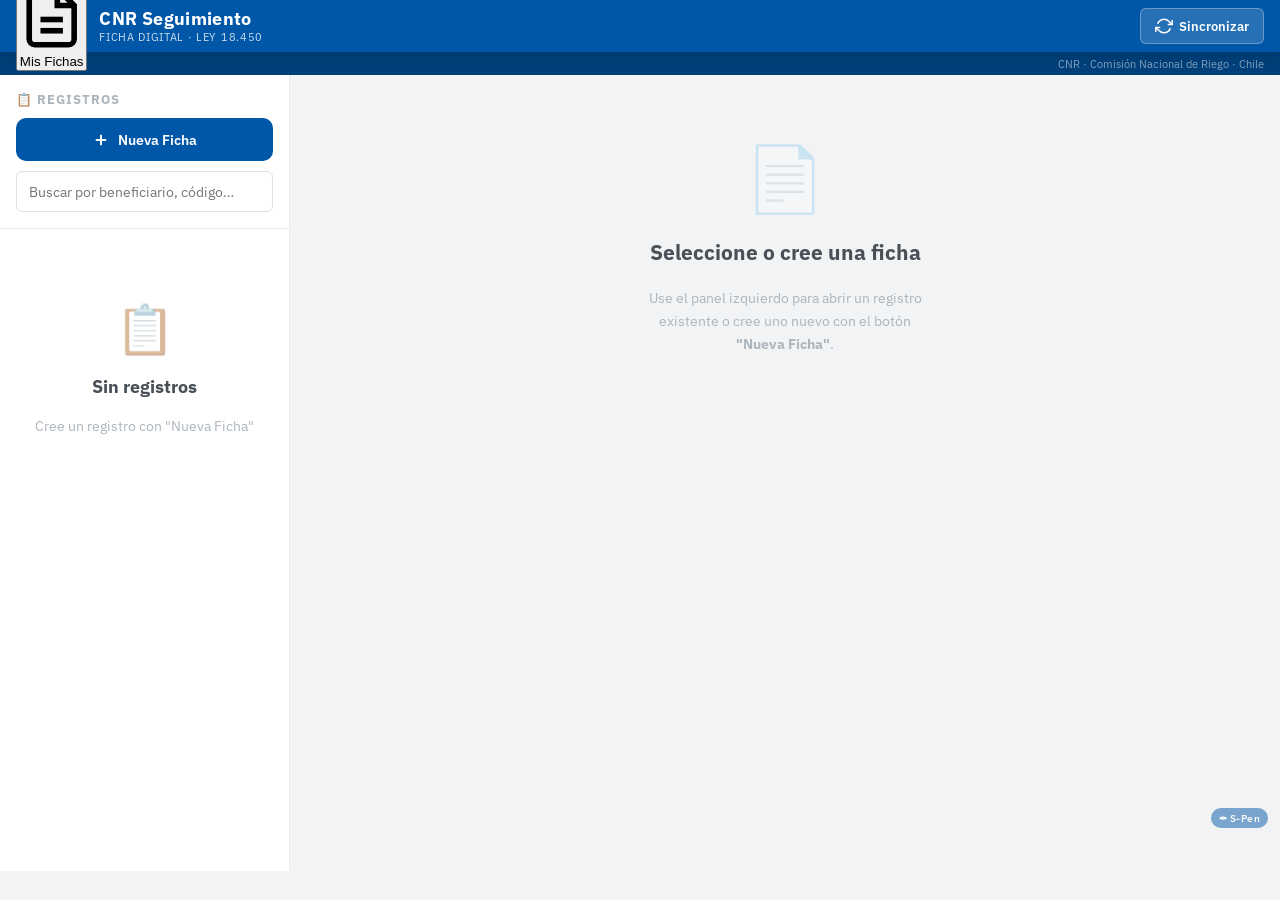
==== commit fce17817: "Add files via upload" ====
--- a/index.html
+++ b/index.html
@@ -27,13 +27,15 @@
 
 <!-- ── Header ─────────────────────────────────────────── -->
 <header class="app-header">
-  <!-- Botón hamburguesa visible solo en tablet/móvil -->
-  <button id="hamburger-btn" class="hamburger-btn" title="Ver registros" aria-label="Abrir lista de registros">
-    <svg viewBox="0 0 24 24" fill="none" stroke="currentColor" stroke-width="2.5">
-      <line x1="3" y1="6"  x2="21" y2="6"/>
-      <line x1="3" y1="12" x2="21" y2="12"/>
-      <line x1="3" y1="18" x2="21" y2="18"/>
+  <!-- Botón "Mis Fichas" visible solo en tablet/móvil -->
+  <button id="hamburger-btn" class="mis-fichas-btn" title="Ver mis fichas" aria-label="Abrir lista de registros">
+    <svg viewBox="0 0 24 24" fill="none" stroke="currentColor" stroke-width="2">
+      <path d="M14 2H6a2 2 0 00-2 2v16a2 2 0 002 2h12a2 2 0 002-2V8z"/>
+      <polyline points="14 2 14 8 20 8"/>
+      <line x1="8" y1="13" x2="16" y2="13"/>
+      <line x1="8" y1="17" x2="16" y2="17"/>
     </svg>
+    <span id="mis-fichas-label">Mis Fichas</span>
   </button>
   <div>
     <div class="logo-text">CNR Seguimiento</div>
@@ -119,7 +121,7 @@
                 type="text"
                 id="f_codigo_proyecto"
                 class="field-input mono"
-                placeholder="Ej: 08-2022-16-004"
+                placeholder="Ej: 09-2023-12-001"
                 autocomplete="off"
               >
             </div>
@@ -130,7 +132,7 @@
                 type="text"
                 id="f_nro_concurso"
                 class="field-input mono"
-                placeholder="Ej: 08-2022"
+                placeholder="Ej: 09-2023"
                 autocomplete="off"
               >
             </div>
@@ -210,7 +212,7 @@
                 type="text"
                 id="f_nro_bono"
                 class="field-input mono"
-                placeholder="Ej: 37173"
+                placeholder="Ej: 41250"
                 autocomplete="off"
               >
             </div>
@@ -238,7 +240,7 @@
                 type="text"
                 id="f_beneficiario"
                 class="field-input"
-                placeholder="Ej: Agrícola Francisco Yavar Marcenaro EIRL"
+                placeholder="Ej: Agrícola Los Aromos Ltda."
                 autocomplete="off"
               >
             </div>
@@ -249,7 +251,7 @@
                 type="text"
                 id="f_predio"
                 class="field-input"
-                placeholder="Ej: Parcela N°1 del Fundo Los Puquios de Talquipen"
+                placeholder="Ej: Parcela N°3 del Fundo El Sauce"
                 autocomplete="off"
               >
             </div>
@@ -260,7 +262,7 @@
                 type="text"
                 id="f_roles_avaluo"
                 class="field-input mono"
-                placeholder="Ej: 00099-00082"
+                placeholder="Ej: 00045-00017"
                 autocomplete="off"
               >
             </div>
@@ -321,7 +323,7 @@
                 type="number"
                 id="f_utm_este"
                 class="field-input mono"
-                placeholder="Ej: 237065"
+                placeholder="Ej: 284300"
                 step="0.01"
               >
             </div>
@@ -332,7 +334,7 @@
                 type="number"
                 id="f_utm_norte"
                 class="field-input mono"
-                placeholder="Ej: 5940887"
+                placeholder="Ej: 5944100"
                 step="0.01"
               >
             </div>
@@ -396,7 +398,7 @@
                 type="text"
                 id="f_cultivo_inicial"
                 class="field-input"
-                placeholder="Ej: Frambuesa"
+                placeholder="Ej: Arándano"
                 autocomplete="off"
               >
             </div>
@@ -406,7 +408,7 @@
                 type="text"
                 id="f_cultivo_actual"
                 class="field-input"
-                placeholder="Ej: Frambuesa"
+                placeholder="Ej: Arándano"
                 autocomplete="off"
               >
             </div>
@@ -603,6 +605,16 @@
     CSV Todos
   </button>
 
+  <button id="delete-btn" class="action-btn danger" title="Eliminar esta ficha">
+    <svg viewBox="0 0 24 24" fill="none" stroke="currentColor" stroke-width="2">
+      <polyline points="3 6 5 6 21 6"/>
+      <path d="M19 6l-1 14a2 2 0 01-2 2H8a2 2 0 01-2-2L5 6"/>
+      <path d="M10 11v6M14 11v6"/>
+      <path d="M9 6V4a1 1 0 011-1h4a1 1 0 011 1v2"/>
+    </svg>
+    Eliminar
+  </button>
+
   <button id="save-btn" class="action-btn primary">
     <svg viewBox="0 0 24 24" fill="none" stroke="currentColor" stroke-width="2">
       <path d="M19 21H5a2 2 0 01-2-2V5a2 2 0 012-2h11l5 5v11a2 2 0 01-2 2z"/>
@@ -611,6 +623,58 @@
     </svg>
     Guardar Ficha
   </button>
+</div>
+
+<!-- ── Modal post-guardado ───────────────────────────── -->
+<div id="modal-post-save" class="modal-overlay">
+  <div class="modal">
+    <div class="modal-header">✓ Ficha guardada correctamente</div>
+    <div class="modal-body">
+      <p style="color:var(--gray-700);margin-bottom:16px;line-height:1.6;">
+        ¿Qué deseas hacer ahora?
+      </p>
+      <div style="display:flex;flex-direction:column;gap:12px;">
+        <button id="modal-nueva-ficha" class="action-btn primary" style="justify-content:center;font-size:1rem;">
+          <svg width="20" height="20" viewBox="0 0 24 24" fill="none" stroke="currentColor" stroke-width="2.5">
+            <line x1="12" y1="5" x2="12" y2="19"/><line x1="5" y1="12" x2="19" y2="12"/>
+          </svg>
+          Nueva Ficha
+        </button>
+        <button id="modal-ver-registros" class="action-btn secondary" style="justify-content:center;font-size:1rem;">
+          <svg width="20" height="20" viewBox="0 0 24 24" fill="none" stroke="currentColor" stroke-width="2">
+            <path d="M14 2H6a2 2 0 00-2 2v16a2 2 0 002 2h12a2 2 0 002-2V8z"/>
+            <polyline points="14 2 14 8 20 8"/>
+          </svg>
+          Ver Mis Fichas
+        </button>
+        <button id="modal-continuar" class="action-btn secondary" style="justify-content:center;font-size:.95rem;color:var(--gray-500);">
+          Continuar editando esta ficha
+        </button>
+      </div>
+    </div>
+  </div>
+</div>
+
+<!-- ── Modal confirmación borrado ────────────────────── -->
+<div id="modal-confirm-delete" class="modal-overlay">
+  <div class="modal">
+    <div class="modal-header" style="background:var(--cnr-red);">⚠ Eliminar Ficha</div>
+    <div class="modal-body">
+      <p style="color:var(--gray-700);margin-bottom:8px;line-height:1.6;">
+        ¿Estás seguro que deseas eliminar esta ficha?
+      </p>
+      <p id="modal-delete-name" style="font-weight:700;color:var(--gray-900);margin-bottom:8px;"></p>
+      <p style="font-size:.85rem;color:var(--gray-500);line-height:1.5;">
+        El registro se eliminará de la tablet. Si estaba sincronizado con Drive,
+        el archivo quedará marcado como <strong>ELIMINADO</strong> en la carpeta del proyecto.
+        Esta acción no se puede deshacer.
+      </p>
+    </div>
+    <div class="modal-footer">
+      <button id="modal-delete-cancel" class="action-btn secondary">Cancelar</button>
+      <button id="modal-delete-confirm" class="action-btn danger">Eliminar</button>
+    </div>
+  </div>
 </div>
 
 <!-- ── Toast container ────────────────────────────────── -->
